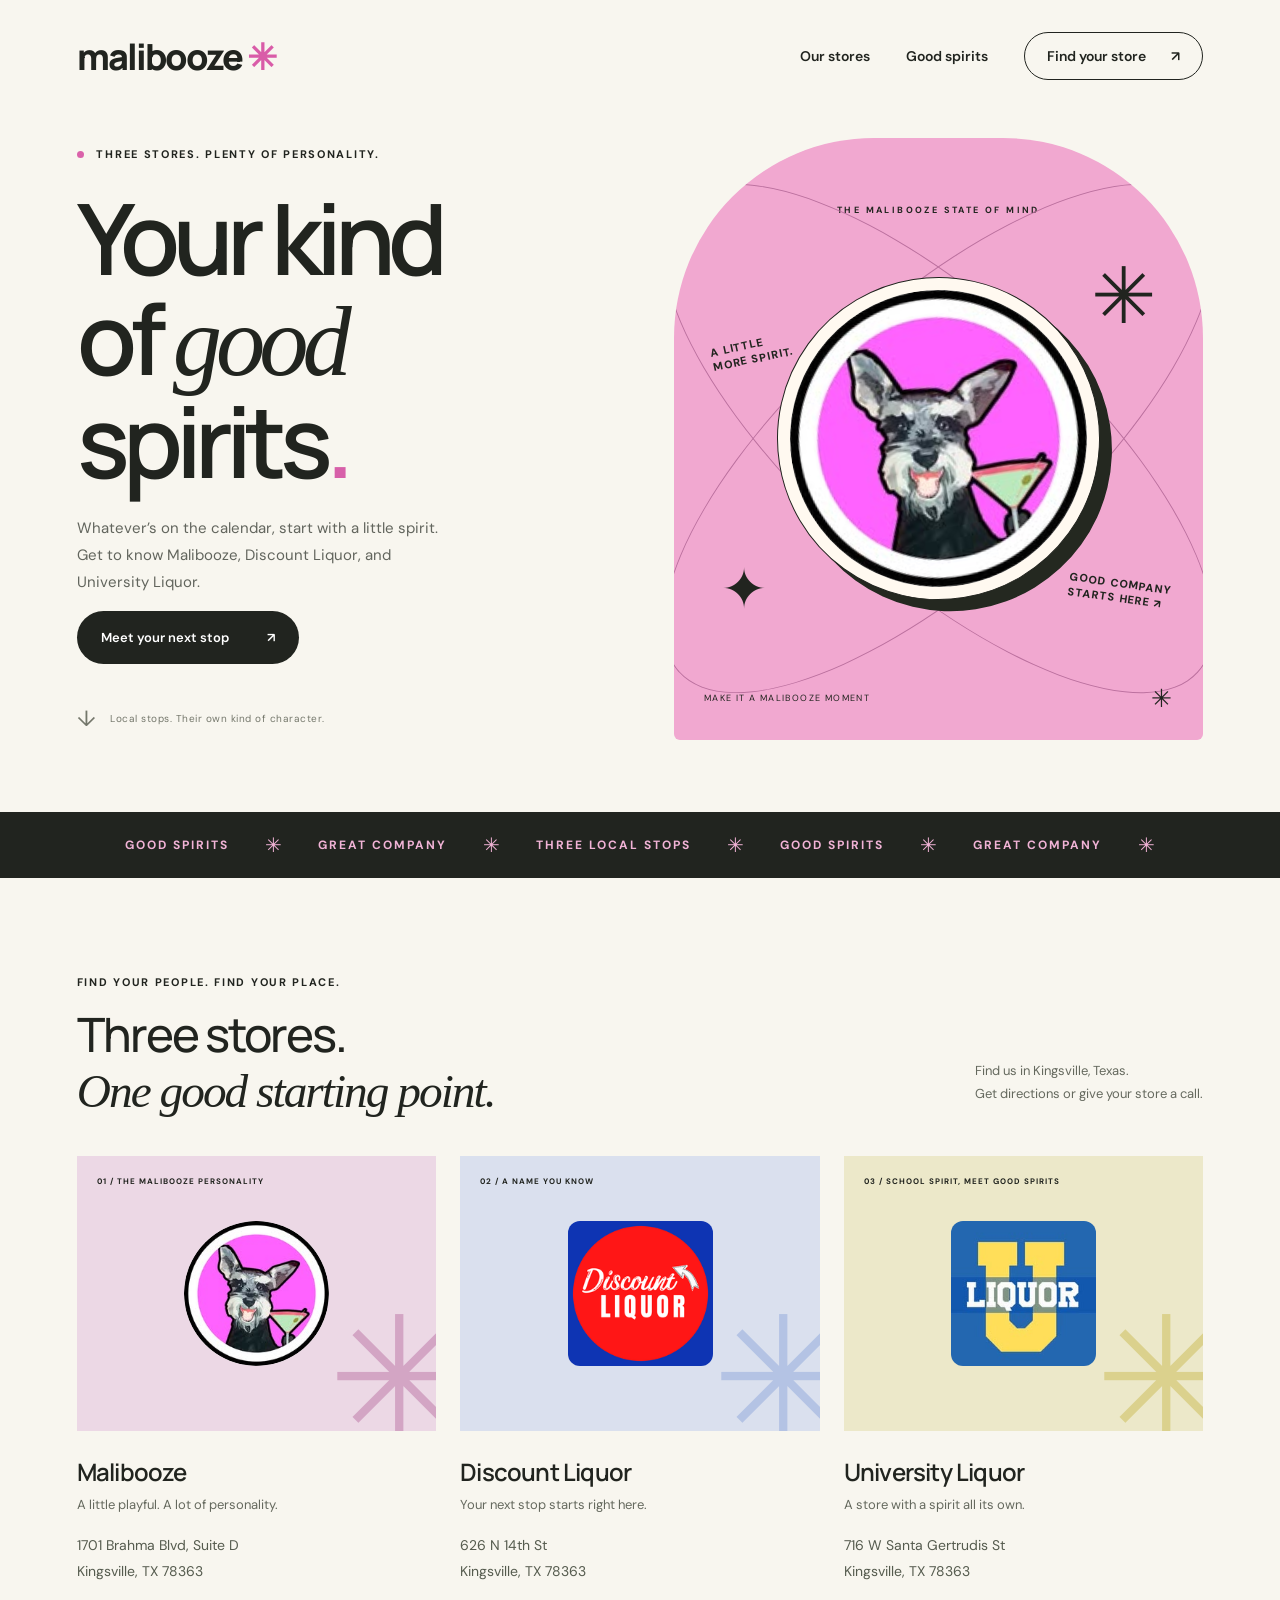
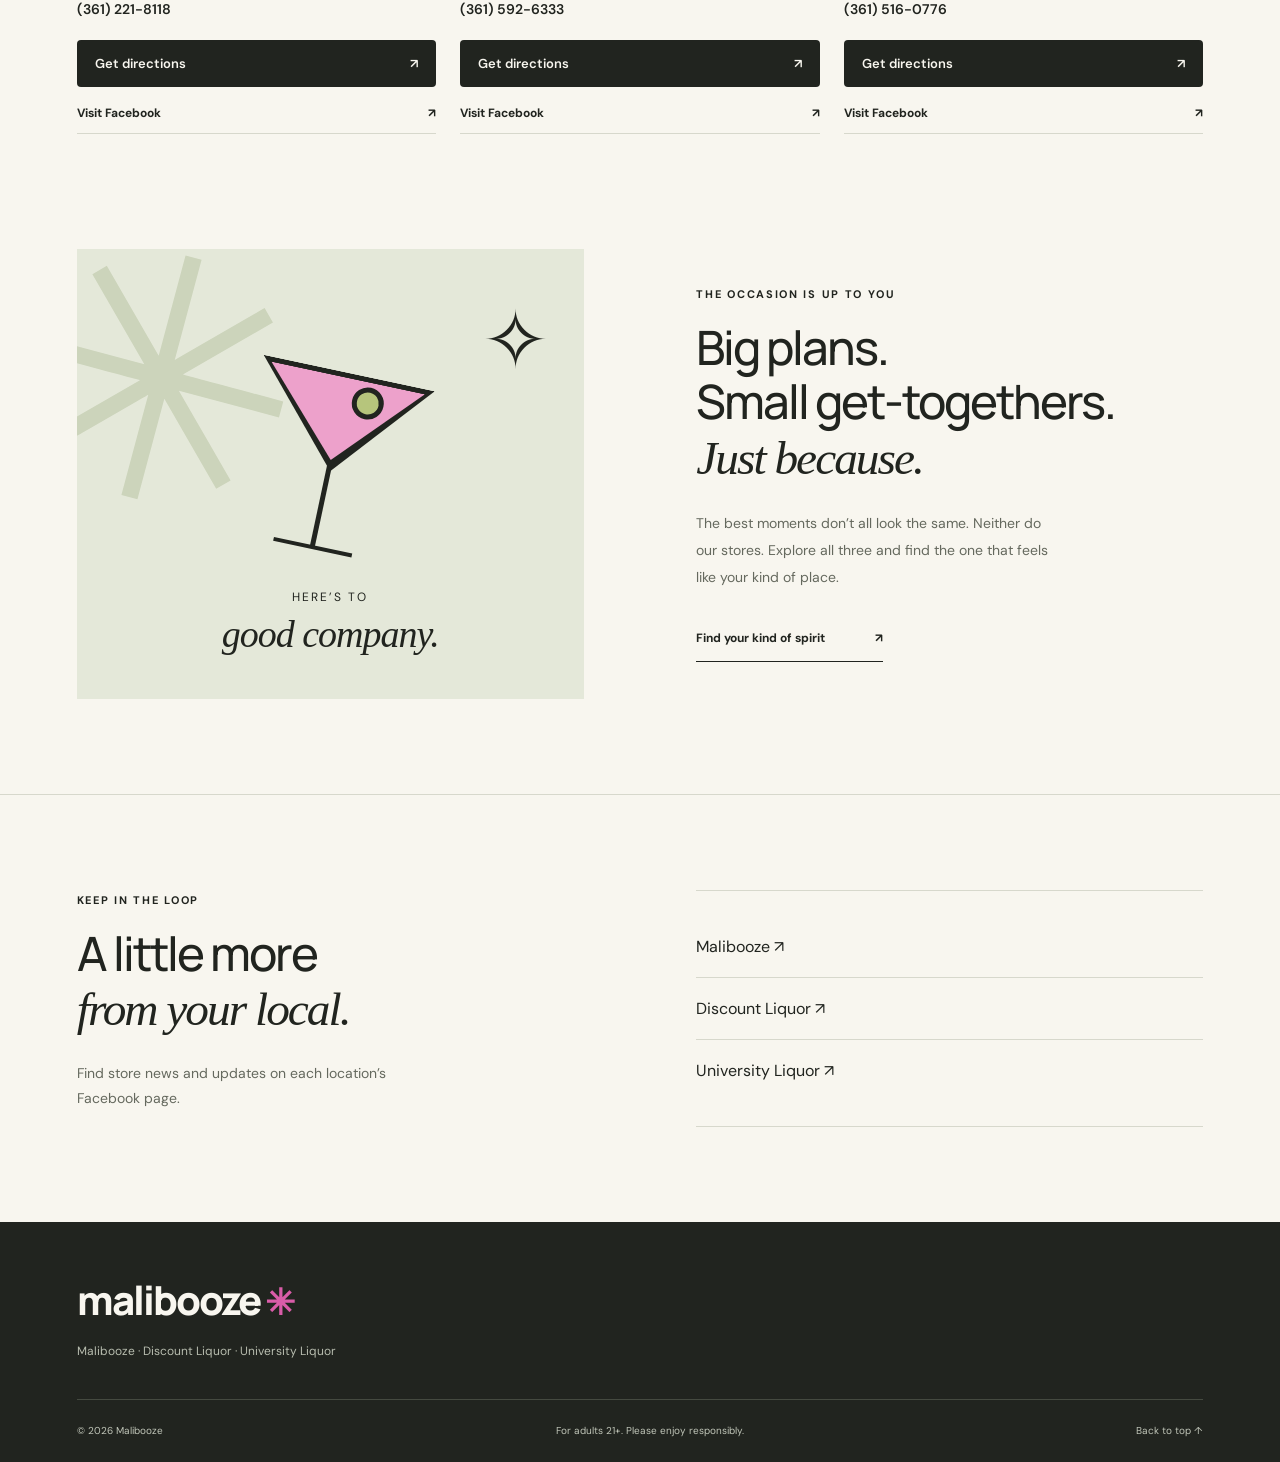
==== index.html @ 091a20b0 "first commit" ====
<!doctype html>
<html lang="en">
<head>
<meta charset="UTF-8"><meta name="viewport" content="width=device-width, initial-scale=1">
<meta name="theme-color" content="#f0a6cf"><meta name="description" content="Meet Malibooze, Discount Liquor, and University Liquor. Three store identities, one place to find your next stop.">
<title>Malibooze · Find your good spirits</title><link rel="stylesheet" href="style.css"><script src="main.js" defer></script>
</head>
<body>
<header class="header"><a class="wordmark" href="#" aria-label="Malibooze home">malibooze<span>✳</span></a><nav aria-label="Main navigation"><a href="#stores">Our stores</a><a href="#good-spirits">Good spirits</a><a class="nav-button" href="#stores">Find your store <span>↗</span></a></nav></header>
<main>
<section class="hero" aria-labelledby="hero-title"><div class="hero-copy"><p class="eyebrow"><span></span> THREE STORES. PLENTY OF PERSONALITY.</p><h1 id="hero-title">Your kind<br>of <em>good</em><br>spirits<span class="period">.</span></h1><p class="intro">Whatever’s on the calendar, start with a little spirit. Get to know Malibooze, Discount Liquor, and University Liquor.</p><a class="button dark" href="#stores">Meet your next stop <span>↗</span></a><div class="hero-note"><span>↓</span> Local stops. Their own kind of character.</div></div>
<div class="hero-art"><div class="art-top">THE MALIBOOZE STATE OF MIND</div><div class="orbit orbit-one"></div><div class="orbit orbit-two"></div><span class="spark spark-one">✳</span><span class="spark spark-two">✦</span><div class="mascot"><img src="maliboozeLogo.jpg" alt="Malibooze schnauzer mascot with a martini"></div><div class="art-label label-one">A LITTLE<br>MORE SPIRIT.</div><div class="art-label label-two">GOOD COMPANY<br>STARTS HERE ↗</div><div class="art-bottom"><span>MAKE IT A MALIBOOZE MOMENT</span><span>✳</span></div></div></section>
<div class="ticker" aria-hidden="true"><span>GOOD SPIRITS</span> ✳ <span>GREAT COMPANY</span> ✳ <span>THREE LOCAL STOPS</span> ✳ <span>GOOD SPIRITS</span> ✳ <span>GREAT COMPANY</span> ✳</div>
<section class="stores section" id="stores"><div class="section-heading"><div><p class="eyebrow">FIND YOUR PEOPLE. FIND YOUR PLACE.</p><h2>Three stores.<br><em>One good starting point.</em></h2></div><p>Find us in Kingsville, Texas.<br>Get directions or give your store a call.</p></div>
<div class="store-grid"><article class="store-card malibu"><div class="store-visual"><span class="store-number">01 / THE MALIBOOZE PERSONALITY</span><img src="maliboozeLogo.jpg" alt="Malibooze logo" loading="lazy"><span class="visual-star">✳</span></div><div class="store-info"><h3>Malibooze</h3><p>A little playful. A lot of personality.</p><address class="store-address">1701 Brahma Blvd, Suite D<br>Kingsville, TX 78363</address><a class="store-phone" href="tel:+13612218118" aria-label="Call Malibooze at (361) 221-8118">(361) 221-8118</a><a class="directions-link" href="https://www.google.com/maps/dir/?api=1&amp;destination=1701+Brahma+Blvd%2C+Suite+D%2C+Kingsville%2C+TX+78363" target="_blank" rel="noopener noreferrer" aria-label="Get Google Maps directions to Malibooze">Get directions <span aria-hidden="true">↗</span></a><a class="store-link" data-store="malibooze" href="https://www.facebook.com/maliboozeliquortx" target="_blank" rel="noopener noreferrer">Visit Facebook <span>↗</span></a></div></article>
<article class="store-card discount"><div class="store-visual"><span class="store-number">02 / A NAME YOU KNOW</span><img src="discountLogo.png" alt="Discount Liquor logo" loading="lazy"><span class="visual-star">✳</span></div><div class="store-info"><h3>Discount Liquor</h3><p>Your next stop starts right here.</p><address class="store-address">626 N 14th St<br>Kingsville, TX 78363</address><a class="store-phone" href="tel:+13615926333" aria-label="Call Discount Liquor at (361) 592-6333">(361) 592-6333</a><a class="directions-link" href="https://www.google.com/maps/dir/?api=1&amp;destination=626+N+14th+St%2C+Kingsville%2C+TX+78363" target="_blank" rel="noopener noreferrer" aria-label="Get Google Maps directions to Discount Liquor">Get directions <span aria-hidden="true">↗</span></a><a class="store-link" data-store="discount" href="https://www.facebook.com/DiscountLiquorTX" target="_blank" rel="noopener noreferrer">Visit Facebook <span>↗</span></a></div></article>
<article class="store-card university"><div class="store-visual"><span class="store-number">03 / SCHOOL SPIRIT, MEET GOOD SPIRITS</span><img src="universityLogo.jpg" alt="University Liquor logo" loading="lazy"><span class="visual-star">✳</span></div><div class="store-info"><h3>University Liquor</h3><p>A store with a spirit all its own.</p><address class="store-address">716 W Santa Gertrudis St<br>Kingsville, TX 78363</address><a class="store-phone" href="tel:+13615160776" aria-label="Call University Liquor at (361) 516-0776">(361) 516-0776</a><a class="directions-link" href="https://www.google.com/maps/dir/?api=1&amp;destination=716+W+Santa+Gertrudis+St%2C+Kingsville%2C+TX+78363" target="_blank" rel="noopener noreferrer" aria-label="Get Google Maps directions to University Liquor">Get directions <span aria-hidden="true">↗</span></a><a class="store-link" data-store="university" href="https://www.facebook.com/profile.php?id=61582010642465" target="_blank" rel="noopener noreferrer">Visit Facebook <span>↗</span></a></div></article></div></section>
<section class="spirit-section section" id="good-spirits"><div class="spirit-art" aria-hidden="true"><span class="big-star">✳</span><div class="glass"><div class="liquid"></div><div class="olive"></div></div><span class="tiny-star">✧</span><p>HERE’S TO<br><em>good company.</em></p></div><div class="spirit-copy"><p class="eyebrow">THE OCCASION IS UP TO YOU</p><h2>Big plans.<br>Small get-togethers.<br><em>Just because.</em></h2><p>The best moments don’t all look the same. Neither do our stores. Explore all three and find the one that feels like your kind of place.</p><a class="text-link" href="#stores">Find your kind of spirit <span>↗</span></a></div></section>
<section class="updates section" id="updates"><div><p class="eyebrow">KEEP IN THE LOOP</p><h2>A little more<br><em>from your local.</em></h2><p>Find store news and updates on each location’s Facebook page.</p></div><div class="updates-list" id="social-links"><a class="social-row" href="https://www.facebook.com/maliboozeliquortx" target="_blank" rel="noopener noreferrer">Malibooze <span>↗</span></a><a class="social-row" href="https://www.facebook.com/DiscountLiquorTX" target="_blank" rel="noopener noreferrer">Discount Liquor <span>↗</span></a><a class="social-row" href="https://www.facebook.com/profile.php?id=61582010642465" target="_blank" rel="noopener noreferrer">University Liquor <span>↗</span></a></div></section>
</main>
<footer><a class="wordmark" href="#">malibooze<span>✳</span></a><p>Malibooze · Discount Liquor · University Liquor</p><div class="footer-bottom"><span>© <span id="year">2026</span> Malibooze</span><span>For adults 21+. Please enjoy responsibly.</span><a href="#">Back to top ↑</a></div></footer>
</body></html>
---- style.css ----
@import url('https://fonts.googleapis.com/css2?family=DM+Sans:wght@400;500;600;700&family=Manrope:wght@400;500;600;700;800&display=swap');
:root{--ink:#21241f;--paper:#f8f6ef;--pink:#f1a8d0;--line:#d7d8cc}*{box-sizing:border-box}html{scroll-behavior:smooth;scroll-padding-top:30px}body{margin:0;background:var(--paper);color:var(--ink);font-family:'DM Sans',sans-serif}a{color:inherit;text-decoration:none}button,a{-webkit-tap-highlight-color:transparent}a:focus-visible{outline:3px solid #bb2383;outline-offset:6px} .header{height:112px;display:flex;align-items:center;justify-content:space-between;max-width:1440px;margin:auto;padding:0 6%}.wordmark{font-family:'Manrope',sans-serif;font-size:36px;font-weight:800;letter-spacing:-2px}.wordmark span{color:#d95ca8;display:inline-block;margin-left:5px;font-size:36px}nav{display:flex;align-items:center;gap:36px;font-size:14px;font-weight:600}.nav-button{border:1px solid var(--ink);padding:14px 22px;border-radius:30px}.nav-button span{margin-left:22px}.hero{max-width:1440px;margin:0 auto;padding:26px 6% 72px;display:grid;grid-template-columns:1fr 1fr;gap:6%;align-items:center}.eyebrow{font-size:11px;letter-spacing:1.7px;font-weight:700;line-height:1.8}.eyebrow>span{width:7px;height:7px;background:#da62aa;border-radius:50%;display:inline-block;margin-right:8px}h1,h2,h3,p{margin-top:0}h1{font-family:'Manrope',sans-serif;font-size:clamp(72px,7.7vw,112px);line-height:1.01;font-weight:600;letter-spacing:-7px;margin:24px 0}em{font-family:Georgia,serif;font-weight:400}h1 em{letter-spacing:-6px}.period{color:#d760a9}.intro{max-width:370px;font-size:15px;line-height:1.8;color:#62655d}.button{display:inline-flex;align-items:center;gap:38px;padding:18px 24px;border-radius:32px;font-size:13px;font-weight:600}.dark{background:var(--ink);color:white}.button:hover{background:#4b5145}.hero-note{margin-top:40px;display:flex;gap:14px;align-items:center;font-size:10px;letter-spacing:.5px;color:#74776b}.hero-note>span{font-size:22px}.hero-art{background:var(--pink);aspect-ratio:.88;position:relative;border-radius:200px 200px 6px 6px;overflow:hidden;display:flex;align-items:center;justify-content:center}.art-top{position:absolute;top:11%;font-size:9px;letter-spacing:2.4px;font-weight:700}.mascot{position:relative;width:61%;aspect-ratio:1;border:1px solid var(--ink);padding:12px;border-radius:50%;background:#fff9f0;transform:rotate(-9deg);box-shadow:10px 13px 0 #242820}.mascot img{width:100%;height:100%;border-radius:50%;display:block}.orbit{position:absolute;border:1px solid #bc719f;border-radius:50%;width:132%;height:45%;transform:rotate(-42deg)}.orbit-two{transform:rotate(42deg)}.spark{position:absolute;font-size:78px;z-index:2}.spark-one{top:18%;right:9%}.spark-two{bottom:19%;left:9%;font-size:55px}.art-label{position:absolute;font-size:11px;line-height:1.4;letter-spacing:1px;font-weight:800;z-index:3}.label-one{left:7%;top:33%;transform:rotate(-12deg)}.label-two{right:6%;bottom:22%;transform:rotate(8deg)}.art-bottom{position:absolute;bottom:25px;left:30px;right:30px;display:flex;justify-content:space-between;align-items:center;font-size:9px;letter-spacing:1.4px}.art-bottom span+span{font-size:25px}.ticker{display:flex;gap:36px;white-space:nowrap;overflow:hidden;padding:20px 0;background:var(--ink);color:#f1b3d6;font-size:20px;align-items:center;justify-content:center}.ticker span{font-size:12px;font-weight:700;letter-spacing:2px}.section{max-width:1440px;padding:95px 6%;margin:auto}.section-heading{display:flex;align-items:end;justify-content:space-between;margin-bottom:38px;gap:24px}h2{font-family:'Manrope',sans-serif;font-size:clamp(35px,3.7vw,53px);line-height:1.15;letter-spacing:-2px;font-weight:500;margin:15px 0 0}.section-heading>p{font-size:13px;line-height:1.8;color:#65695e}.store-grid{display:grid;grid-template-columns:repeat(3,1fr);gap:24px}.store-visual{height:275px;position:relative;display:flex;align-items:center;justify-content:center;overflow:hidden}.malibu .store-visual{background:#ecd8e5}.discount .store-visual{background:#dae0ee}.university .store-visual{background:#ece8c9}.store-number{position:absolute;top:20px;left:20px;font-size:8px;font-weight:700;letter-spacing:1px}.store-visual img{width:145px;height:145px;object-fit:contain;border-radius:50%;position:relative;z-index:1;transition:transform .3s}.discount img,.university img{border-radius:12px}.store-card:hover img{transform:rotate(-5deg) scale(1.04)}.visual-star{font-size:170px;position:absolute;right:-34px;bottom:-60px;color:#d3a5c4}.discount .visual-star{color:#b4c3e4}.university .visual-star{color:#dbd18d}.store-info{padding:24px 0 0}h3{font-family:'Manrope',sans-serif;font-size:24px;font-weight:600;letter-spacing:-.8px;margin-bottom:8px}.store-info p{color:#65695e;font-size:13px}.store-link{padding:18px 0 12px;border-bottom:1px solid var(--line);display:flex;justify-content:space-between;font-size:12px;font-weight:700}.store-link:hover,.text-link:hover{color:#a02c75}.spirit-section{display:grid;grid-template-columns:1fr 1fr;gap:10%;align-items:center;padding-top:20px}.spirit-art{height:450px;background:#e4e8d9;position:relative;overflow:hidden;display:flex;flex-direction:column;align-items:center;justify-content:end;padding-bottom:36px}.spirit-art p{text-align:center;font-size:12px;letter-spacing:2px;line-height:1.5;z-index:1;margin:22px 0 0}.spirit-art em{font-size:38px;letter-spacing:-1px}.big-star{font-size:340px;position:absolute;top:-85px;left:-60px;color:#ccd4bb;transform:rotate(15deg)}.tiny-star{font-size:80px;position:absolute;right:35px;top:40px}.glass{width:175px;height:180px;position:relative;margin-bottom:15px;transform:rotate(12deg)}.glass:before{content:'';position:absolute;top:0;width:175px;height:100px;background:var(--ink);clip-path:polygon(0 0,100% 0,51% 100%)}.liquid{position:absolute;top:5px;left:9px;width:157px;height:84px;background:#eda1cb;clip-path:polygon(0 0,100% 0,50% 100%);z-index:1}.glass:after{content:'';position:absolute;top:94px;left:85px;width:5px;height:83px;background:var(--ink);box-shadow:0 0 0 var(--ink)}.olive{width:80px;height:4px;background:var(--ink);position:absolute;top:176px;left:48px}.olive:after{content:'';height:22px;width:22px;border:5px solid var(--ink);background:#b6c57c;border-radius:50%;position:absolute;top:-166px;left:48px;z-index:2}.spirit-copy>p:not(.eyebrow){font-size:14px;line-height:1.9;color:#65695e;max-width:360px;margin:25px 0}.text-link{font-size:12px;font-weight:700;display:inline-flex;gap:50px;border-bottom:1px solid var(--ink);padding:15px 0}.updates{border-top:1px solid var(--line);display:grid;grid-template-columns:1fr 1fr;gap:10%;align-items:center}.updates>div>p:not(.eyebrow){font-size:14px;color:#65695e;line-height:1.8;margin-top:24px;max-width:355px}.updates-list{border-top:1px solid var(--line);border-bottom:1px solid var(--line);padding:25px 0}.setup-note{font-weight:600;font-size:16px}.setup-detail{color:#65695e;font-size:13px;line-height:1.8;max-width:330px}.social-row{display:flex;justify-content:space-between;padding:20px 0;border-bottom:1px solid var(--line)}.social-row:last-child{border:0}footer{background:var(--ink);color:var(--paper);padding:50px 6% 25px}footer>.wordmark{font-size:40px}footer>p{font-size:12px;color:#b8bdaf;margin:16px 0 40px}.footer-bottom{display:flex;justify-content:space-between;gap:20px;padding-top:24px;border-top:1px solid #454a40;font-size:10px;color:#c1c6b9}@media(min-width:1500px){footer{padding-left:calc((100vw - 1267px)/2);padding-right:calc((100vw - 1267px)/2)}}@media(max-width:800px){.header{height:90px}.wordmark{font-size:28px}nav{gap:20px}nav>a:not(.nav-button){display:none}.nav-button{padding:12px 16px;font-size:12px}.hero{gap:30px;padding-top:20px}.hero h1{font-size:72px;letter-spacing:-5px}.intro{font-size:13px}.hero-art{aspect-ratio:.7}.art-label{font-size:8px}.art-top{font-size:7px;letter-spacing:1px}.art-bottom{font-size:7px;left:18px;right:18px}.spark-one{font-size:50px}.spark-two{font-size:40px}.section{padding-top:65px;padding-bottom:65px}.store-grid{gap:16px}.store-visual{height:220px}.store-visual img{width:115px;height:115px}.store-number{font-size:6px;left:12px}h3{font-size:20px}.spirit-art{height:400px}.section-heading>p{max-width:210px}.spirit-section{gap:6%}}@media(max-width:560px){.hero{grid-template-columns:1fr;padding-bottom:40px;gap:40px}.hero h1{font-size:84px;letter-spacing:-5px}.hero-copy{position:relative}.intro{max-width:320px;font-size:14px}.hero-note{margin-top:25px}.hero-art{aspect-ratio:1;max-height:440px;border-radius:180px 180px 4px 4px}.art-label{font-size:10px}.art-top{font-size:8px}.hero-art .mascot{width:57%}.section-heading{display:block}.section-heading>p{margin-top:22px;max-width:none}.store-grid{grid-template-columns:1fr;gap:32px}.store-visual{height:300px}.store-visual img{width:165px;height:165px}.store-number{font-size:8px;left:20px}.store-info{padding-top:18px}h3{font-size:26px}.spirit-section,.updates{grid-template-columns:1fr;gap:35px}.spirit-art{height:380px}.spirit-copy h2{font-size:39px}.updates{padding-top:50px}.footer-bottom{flex-wrap:wrap;line-height:1.8}.footer-bottom span:nth-child(2){order:3;width:100%}footer>.wordmark{font-size:34px}.section h2{letter-spacing:-1.5px}.ticker{gap:24px}}@media(prefers-reduced-motion:reduce){html{scroll-behavior:auto}*{transition:none!important}}

/* Store contact details */
.store-address{font-style:normal;font-size:14px;line-height:1.8;margin:20px 0 10px;color:#555b4e;overflow-wrap:anywhere}.store-phone{display:inline-block;font-size:14px;font-weight:600;padding:6px 0;margin-bottom:16px}.store-phone:hover{text-decoration:underline}.directions-link{display:flex;align-items:center;justify-content:space-between;gap:16px;background:var(--ink);color:var(--paper);padding:15px 18px;border-radius:4px;font-size:13px;font-weight:600}.directions-link:hover{background:#4b5145}
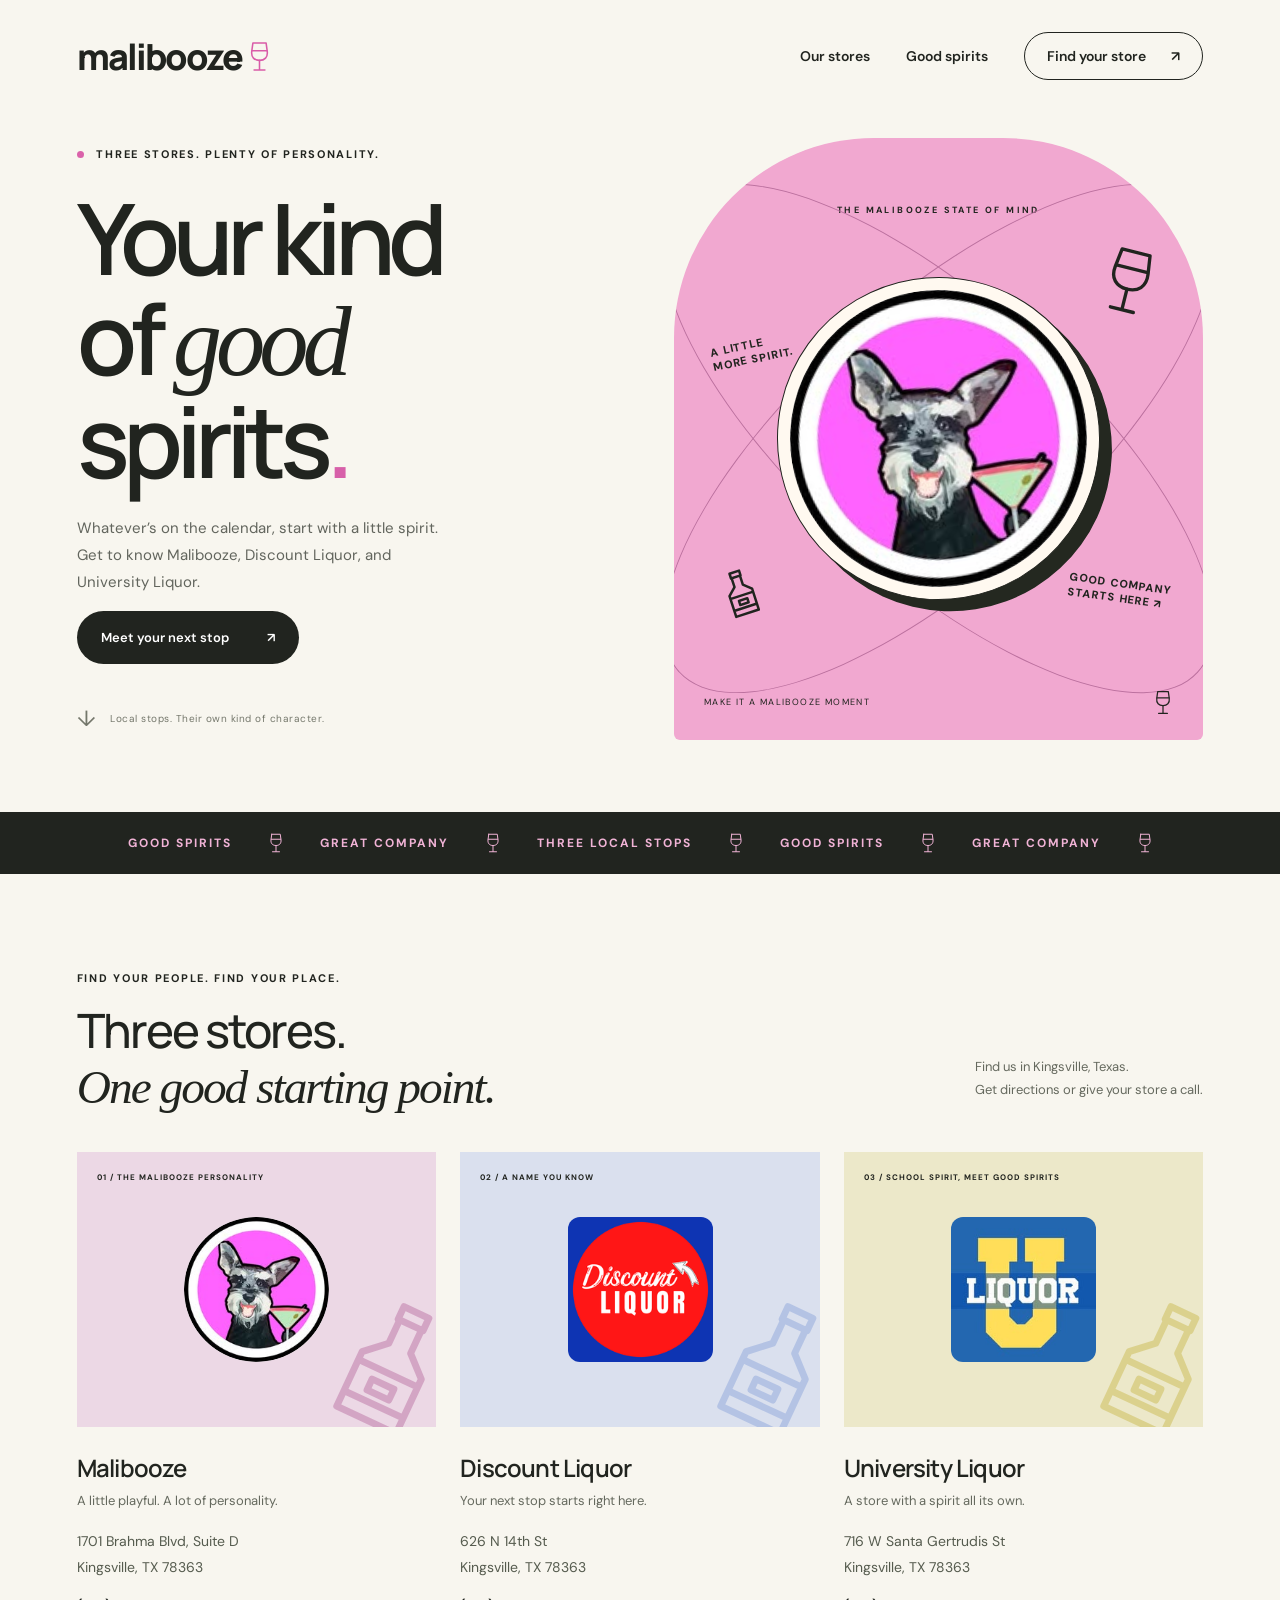
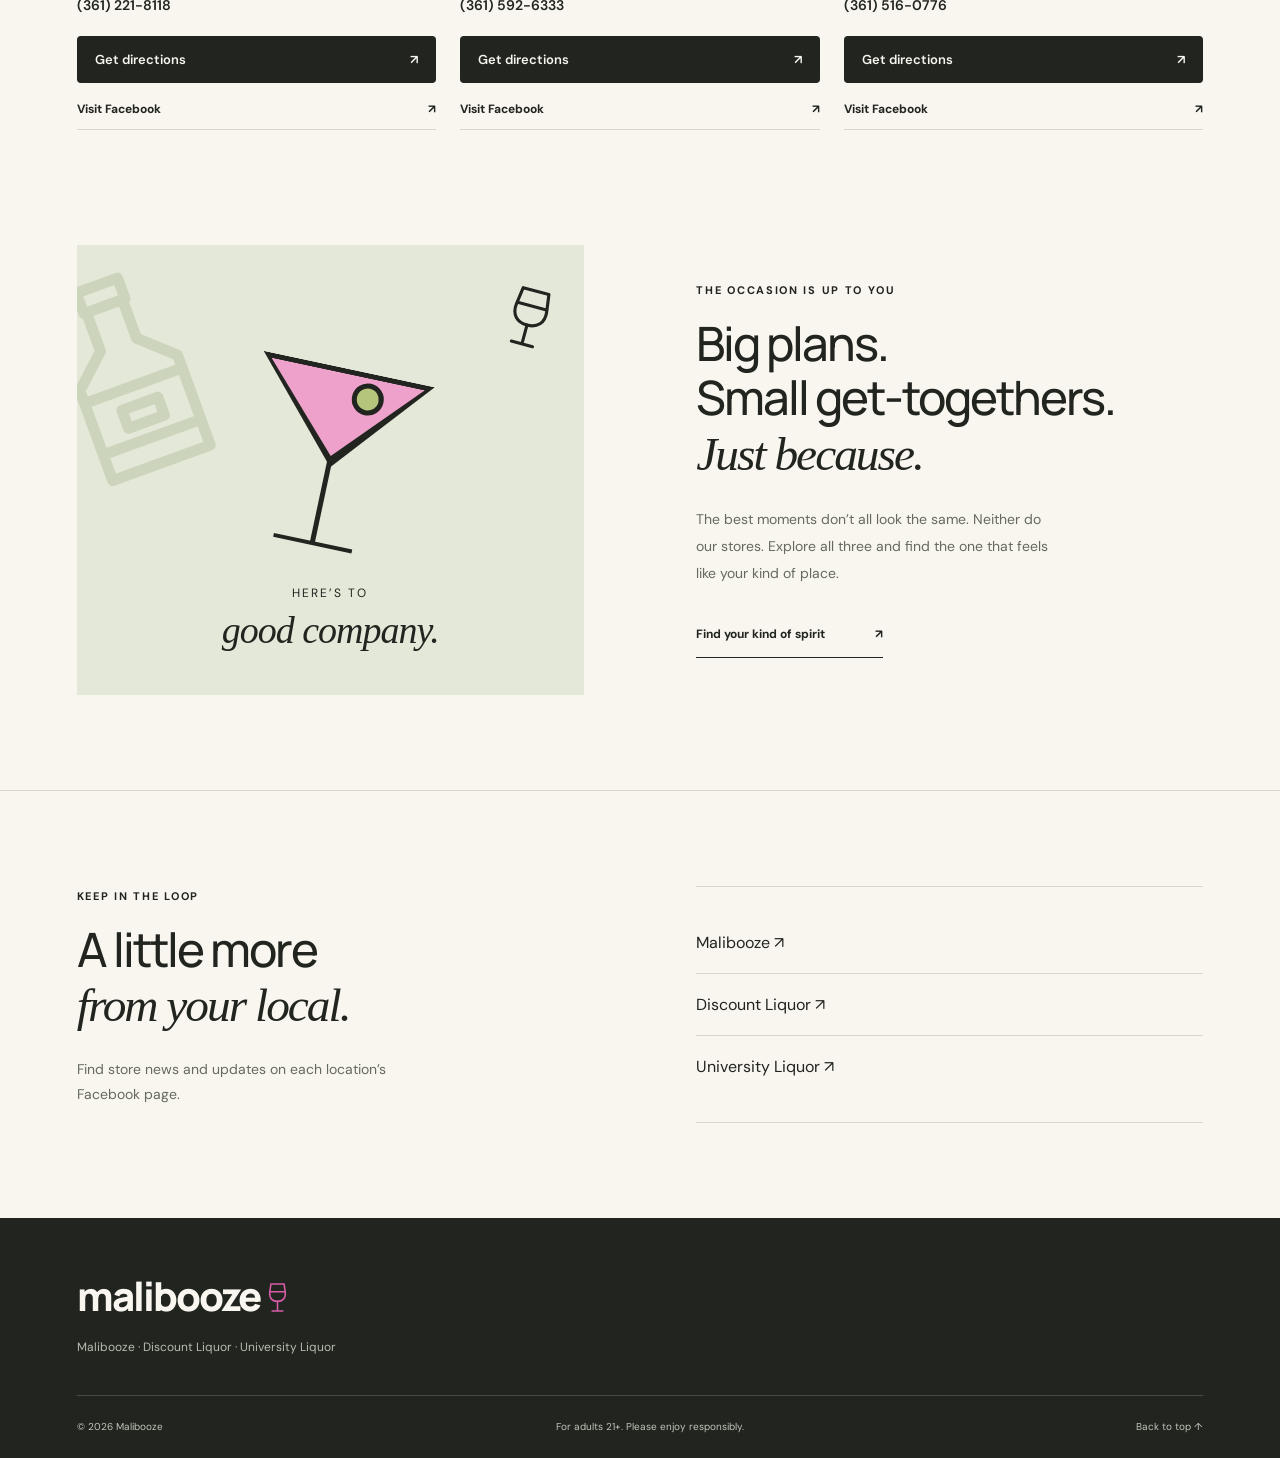
==== commit 3c8881ec: "remove the green star for some wine and spirit related icons. much better now." ====
--- a/index.html
+++ b/index.html
@@ -1,22 +1,125 @@
 <!doctype html>
 <html lang="en">
-<head>
-<meta charset="UTF-8"><meta name="viewport" content="width=device-width, initial-scale=1">
-<meta name="theme-color" content="#f0a6cf"><meta name="description" content="Meet Malibooze, Discount Liquor, and University Liquor. Three store identities, one place to find your next stop.">
-<title>Malibooze · Find your good spirits</title><link rel="stylesheet" href="style.css"><script src="main.js" defer></script>
-</head>
-<body>
-<header class="header"><a class="wordmark" href="#" aria-label="Malibooze home">malibooze<span>✳</span></a><nav aria-label="Main navigation"><a href="#stores">Our stores</a><a href="#good-spirits">Good spirits</a><a class="nav-button" href="#stores">Find your store <span>↗</span></a></nav></header>
-<main>
-<section class="hero" aria-labelledby="hero-title"><div class="hero-copy"><p class="eyebrow"><span></span> THREE STORES. PLENTY OF PERSONALITY.</p><h1 id="hero-title">Your kind<br>of <em>good</em><br>spirits<span class="period">.</span></h1><p class="intro">Whatever’s on the calendar, start with a little spirit. Get to know Malibooze, Discount Liquor, and University Liquor.</p><a class="button dark" href="#stores">Meet your next stop <span>↗</span></a><div class="hero-note"><span>↓</span> Local stops. Their own kind of character.</div></div>
-<div class="hero-art"><div class="art-top">THE MALIBOOZE STATE OF MIND</div><div class="orbit orbit-one"></div><div class="orbit orbit-two"></div><span class="spark spark-one">✳</span><span class="spark spark-two">✦</span><div class="mascot"><img src="maliboozeLogo.jpg" alt="Malibooze schnauzer mascot with a martini"></div><div class="art-label label-one">A LITTLE<br>MORE SPIRIT.</div><div class="art-label label-two">GOOD COMPANY<br>STARTS HERE ↗</div><div class="art-bottom"><span>MAKE IT A MALIBOOZE MOMENT</span><span>✳</span></div></div></section>
-<div class="ticker" aria-hidden="true"><span>GOOD SPIRITS</span> ✳ <span>GREAT COMPANY</span> ✳ <span>THREE LOCAL STOPS</span> ✳ <span>GOOD SPIRITS</span> ✳ <span>GREAT COMPANY</span> ✳</div>
-<section class="stores section" id="stores"><div class="section-heading"><div><p class="eyebrow">FIND YOUR PEOPLE. FIND YOUR PLACE.</p><h2>Three stores.<br><em>One good starting point.</em></h2></div><p>Find us in Kingsville, Texas.<br>Get directions or give your store a call.</p></div>
-<div class="store-grid"><article class="store-card malibu"><div class="store-visual"><span class="store-number">01 / THE MALIBOOZE PERSONALITY</span><img src="maliboozeLogo.jpg" alt="Malibooze logo" loading="lazy"><span class="visual-star">✳</span></div><div class="store-info"><h3>Malibooze</h3><p>A little playful. A lot of personality.</p><address class="store-address">1701 Brahma Blvd, Suite D<br>Kingsville, TX 78363</address><a class="store-phone" href="tel:+13612218118" aria-label="Call Malibooze at (361) 221-8118">(361) 221-8118</a><a class="directions-link" href="https://www.google.com/maps/dir/?api=1&amp;destination=1701+Brahma+Blvd%2C+Suite+D%2C+Kingsville%2C+TX+78363" target="_blank" rel="noopener noreferrer" aria-label="Get Google Maps directions to Malibooze">Get directions <span aria-hidden="true">↗</span></a><a class="store-link" data-store="malibooze" href="https://www.facebook.com/maliboozeliquortx" target="_blank" rel="noopener noreferrer">Visit Facebook <span>↗</span></a></div></article>
-<article class="store-card discount"><div class="store-visual"><span class="store-number">02 / A NAME YOU KNOW</span><img src="discountLogo.png" alt="Discount Liquor logo" loading="lazy"><span class="visual-star">✳</span></div><div class="store-info"><h3>Discount Liquor</h3><p>Your next stop starts right here.</p><address class="store-address">626 N 14th St<br>Kingsville, TX 78363</address><a class="store-phone" href="tel:+13615926333" aria-label="Call Discount Liquor at (361) 592-6333">(361) 592-6333</a><a class="directions-link" href="https://www.google.com/maps/dir/?api=1&amp;destination=626+N+14th+St%2C+Kingsville%2C+TX+78363" target="_blank" rel="noopener noreferrer" aria-label="Get Google Maps directions to Discount Liquor">Get directions <span aria-hidden="true">↗</span></a><a class="store-link" data-store="discount" href="https://www.facebook.com/DiscountLiquorTX" target="_blank" rel="noopener noreferrer">Visit Facebook <span>↗</span></a></div></article>
-<article class="store-card university"><div class="store-visual"><span class="store-number">03 / SCHOOL SPIRIT, MEET GOOD SPIRITS</span><img src="universityLogo.jpg" alt="University Liquor logo" loading="lazy"><span class="visual-star">✳</span></div><div class="store-info"><h3>University Liquor</h3><p>A store with a spirit all its own.</p><address class="store-address">716 W Santa Gertrudis St<br>Kingsville, TX 78363</address><a class="store-phone" href="tel:+13615160776" aria-label="Call University Liquor at (361) 516-0776">(361) 516-0776</a><a class="directions-link" href="https://www.google.com/maps/dir/?api=1&amp;destination=716+W+Santa+Gertrudis+St%2C+Kingsville%2C+TX+78363" target="_blank" rel="noopener noreferrer" aria-label="Get Google Maps directions to University Liquor">Get directions <span aria-hidden="true">↗</span></a><a class="store-link" data-store="university" href="https://www.facebook.com/profile.php?id=61582010642465" target="_blank" rel="noopener noreferrer">Visit Facebook <span>↗</span></a></div></article></div></section>
-<section class="spirit-section section" id="good-spirits"><div class="spirit-art" aria-hidden="true"><span class="big-star">✳</span><div class="glass"><div class="liquid"></div><div class="olive"></div></div><span class="tiny-star">✧</span><p>HERE’S TO<br><em>good company.</em></p></div><div class="spirit-copy"><p class="eyebrow">THE OCCASION IS UP TO YOU</p><h2>Big plans.<br>Small get-togethers.<br><em>Just because.</em></h2><p>The best moments don’t all look the same. Neither do our stores. Explore all three and find the one that feels like your kind of place.</p><a class="text-link" href="#stores">Find your kind of spirit <span>↗</span></a></div></section>
-<section class="updates section" id="updates"><div><p class="eyebrow">KEEP IN THE LOOP</p><h2>A little more<br><em>from your local.</em></h2><p>Find store news and updates on each location’s Facebook page.</p></div><div class="updates-list" id="social-links"><a class="social-row" href="https://www.facebook.com/maliboozeliquortx" target="_blank" rel="noopener noreferrer">Malibooze <span>↗</span></a><a class="social-row" href="https://www.facebook.com/DiscountLiquorTX" target="_blank" rel="noopener noreferrer">Discount Liquor <span>↗</span></a><a class="social-row" href="https://www.facebook.com/profile.php?id=61582010642465" target="_blank" rel="noopener noreferrer">University Liquor <span>↗</span></a></div></section>
-</main>
-<footer><a class="wordmark" href="#">malibooze<span>✳</span></a><p>Malibooze · Discount Liquor · University Liquor</p><div class="footer-bottom"><span>© <span id="year">2026</span> Malibooze</span><span>For adults 21+. Please enjoy responsibly.</span><a href="#">Back to top ↑</a></div></footer>
-</body></html>
+  <!-- #region Page metadata and assets -->
+  <!-- MARK: Page metadata and assets -->
+  <head>
+    <meta charset="UTF-8">
+    <meta name="viewport" content="width=device-width, initial-scale=1">
+    <meta name="theme-color" content="#f0a6cf">
+    <meta name="description" content="Meet Malibooze, Discount Liquor, and University Liquor. Three store identities, one place to find your next stop.">
+    <title>Malibooze · Find your good spirits</title>
+    <link rel="stylesheet" href="style.css">
+    <script src="main.js" defer></script>
+  </head>
+  <!-- #endregion Page metadata and assets -->
+  <body>
+    <!-- #region Header and navigation -->
+    <!-- MARK: Header and navigation -->
+    <header class="header"><a class="wordmark" href="#" aria-label="Malibooze home">malibooze<span class="drink-icon wine-icon" aria-hidden="true"></span></a>
+      <nav aria-label="Main navigation"><a href="#stores">Our stores</a><a href="#good-spirits">Good spirits</a><a class="nav-button" href="#stores">Find your store <span>↗</span></a></nav>
+    </header>
+    <!-- #endregion Header and navigation -->
+    <main>
+      <!-- #region Hero and mascot -->
+      <!-- MARK: Hero and mascot -->
+      <section class="hero" aria-labelledby="hero-title">
+        <div class="hero-copy">
+          <p class="eyebrow"><span></span> THREE STORES. PLENTY OF PERSONALITY.</p>
+          <h1 id="hero-title">Your kind<br>of <em>good</em><br>spirits<span class="period">.</span></h1>
+          <p class="intro">Whatever’s on the calendar, start with a little spirit. Get to know Malibooze, Discount Liquor, and University Liquor.</p><a class="button dark" href="#stores">Meet your next stop <span>↗</span></a>
+          <div class="hero-note"><span>↓</span> Local stops. Their own kind of character.</div>
+        </div>
+        <div class="hero-art">
+          <div class="art-top">THE MALIBOOZE STATE OF MIND</div>
+          <div class="orbit orbit-one"></div>
+          <div class="orbit orbit-two"></div><span class="hero-drink hero-drink-one drink-icon wine-icon" aria-hidden="true"></span><span class="hero-drink hero-drink-two drink-icon bottle-icon" aria-hidden="true"></span>
+          <div class="mascot"><img src="maliboozeLogo.jpg" alt="Malibooze schnauzer mascot with a martini"></div>
+          <div class="art-label label-one">A LITTLE<br>MORE SPIRIT.</div>
+          <div class="art-label label-two">GOOD COMPANY<br>STARTS HERE ↗</div>
+          <div class="art-bottom"><span>MAKE IT A MALIBOOZE MOMENT</span><span class="drink-icon wine-icon" aria-hidden="true"></span></div>
+        </div>
+      </section>
+      <!-- #endregion Hero and mascot -->
+      <!-- #region Wine and spirits ticker -->
+      <!-- MARK: Wine and spirits ticker -->
+      <div class="ticker" aria-hidden="true"><span>GOOD SPIRITS</span> <i class="drink-icon wine-icon"></i> <span>GREAT COMPANY</span> <i class="drink-icon wine-icon"></i> <span>THREE LOCAL STOPS</span> <i class="drink-icon wine-icon"></i> <span>GOOD SPIRITS</span> <i class="drink-icon wine-icon"></i> <span>GREAT COMPANY</span> <i class="drink-icon wine-icon"></i></div>
+      <!-- #endregion Wine and spirits ticker -->
+      <!-- #region Store locations and contact details -->
+      <!-- MARK: Store locations and contact details -->
+      <section class="stores section" id="stores">
+        <div class="section-heading">
+          <div>
+            <p class="eyebrow">FIND YOUR PEOPLE. FIND YOUR PLACE.</p>
+            <h2>Three stores.<br><em>One good starting point.</em></h2>
+          </div>
+          <p>Find us in Kingsville, Texas.<br>Get directions or give your store a call.</p>
+        </div>
+        <div class="store-grid">
+          <!-- MARK: Malibooze store card -->
+          <article class="store-card malibu">
+            <div class="store-visual"><span class="store-number">01 / THE MALIBOOZE PERSONALITY</span><img src="maliboozeLogo.jpg" alt="Malibooze logo" loading="lazy"><span class="store-drink drink-icon bottle-icon" aria-hidden="true"></span></div>
+            <div class="store-info">
+              <h3>Malibooze</h3>
+              <p>A little playful. A lot of personality.</p>
+              <address class="store-address">1701 Brahma Blvd, Suite D<br>Kingsville, TX 78363</address><a class="store-phone" href="tel:+13612218118" aria-label="Call Malibooze at (361) 221-8118">(361) 221-8118</a><a class="directions-link" href="https://www.google.com/maps/dir/?api=1&amp;destination=1701+Brahma+Blvd%2C+Suite+D%2C+Kingsville%2C+TX+78363" target="_blank" rel="noopener noreferrer" aria-label="Get Google Maps directions to Malibooze">Get directions <span aria-hidden="true">↗</span></a><a class="store-link" data-store="malibooze" href="https://www.facebook.com/maliboozeliquortx" target="_blank" rel="noopener noreferrer">Visit Facebook <span>↗</span></a>
+            </div>
+          </article>
+          <!-- MARK: Discount Liquor store card -->
+          <article class="store-card discount">
+            <div class="store-visual"><span class="store-number">02 / A NAME YOU KNOW</span><img src="discountLogo.png" alt="Discount Liquor logo" loading="lazy"><span class="store-drink drink-icon bottle-icon" aria-hidden="true"></span></div>
+            <div class="store-info">
+              <h3>Discount Liquor</h3>
+              <p>Your next stop starts right here.</p>
+              <address class="store-address">626 N 14th St<br>Kingsville, TX 78363</address><a class="store-phone" href="tel:+13615926333" aria-label="Call Discount Liquor at (361) 592-6333">(361) 592-6333</a><a class="directions-link" href="https://www.google.com/maps/dir/?api=1&amp;destination=626+N+14th+St%2C+Kingsville%2C+TX+78363" target="_blank" rel="noopener noreferrer" aria-label="Get Google Maps directions to Discount Liquor">Get directions <span aria-hidden="true">↗</span></a><a class="store-link" data-store="discount" href="https://www.facebook.com/DiscountLiquorTX" target="_blank" rel="noopener noreferrer">Visit Facebook <span>↗</span></a>
+            </div>
+          </article>
+          <!-- MARK: University Liquor store card -->
+          <article class="store-card university">
+            <div class="store-visual"><span class="store-number">03 / SCHOOL SPIRIT, MEET GOOD SPIRITS</span><img src="universityLogo.jpg" alt="University Liquor logo" loading="lazy"><span class="store-drink drink-icon bottle-icon" aria-hidden="true"></span></div>
+            <div class="store-info">
+              <h3>University Liquor</h3>
+              <p>A store with a spirit all its own.</p>
+              <address class="store-address">716 W Santa Gertrudis St<br>Kingsville, TX 78363</address><a class="store-phone" href="tel:+13615160776" aria-label="Call University Liquor at (361) 516-0776">(361) 516-0776</a><a class="directions-link" href="https://www.google.com/maps/dir/?api=1&amp;destination=716+W+Santa+Gertrudis+St%2C+Kingsville%2C+TX+78363" target="_blank" rel="noopener noreferrer" aria-label="Get Google Maps directions to University Liquor">Get directions <span aria-hidden="true">↗</span></a><a class="store-link" data-store="university" href="https://www.facebook.com/profile.php?id=61582010642465" target="_blank" rel="noopener noreferrer">Visit Facebook <span>↗</span></a>
+            </div>
+          </article>
+        </div>
+      </section>
+      <!-- #endregion Store locations and contact details -->
+      <!-- #region Good spirits feature -->
+      <!-- MARK: Good spirits feature -->
+      <section class="spirit-section section" id="good-spirits">
+        <div class="spirit-art" aria-hidden="true"><span class="background-bottle drink-icon bottle-icon"></span>
+          <div class="glass">
+            <div class="liquid"></div>
+            <div class="olive"></div>
+          </div><span class="small-wine drink-icon wine-icon"></span>
+          <p>HERE’S TO<br><em>good company.</em></p>
+        </div>
+        <div class="spirit-copy">
+          <p class="eyebrow">THE OCCASION IS UP TO YOU</p>
+          <h2>Big plans.<br>Small get-togethers.<br><em>Just because.</em></h2>
+          <p>The best moments don’t all look the same. Neither do our stores. Explore all three and find the one that feels like your kind of place.</p><a class="text-link" href="#stores">Find your kind of spirit <span>↗</span></a>
+        </div>
+      </section>
+      <!-- #endregion Good spirits feature -->
+      <!-- #region Facebook updates -->
+      <!-- MARK: Facebook updates -->
+      <section class="updates section" id="updates">
+        <div>
+          <p class="eyebrow">KEEP IN THE LOOP</p>
+          <h2>A little more<br><em>from your local.</em></h2>
+          <p>Find store news and updates on each location’s Facebook page.</p>
+        </div>
+        <div class="updates-list" id="social-links"><a class="social-row" href="https://www.facebook.com/maliboozeliquortx" target="_blank" rel="noopener noreferrer">Malibooze <span>↗</span></a><a class="social-row" href="https://www.facebook.com/DiscountLiquorTX" target="_blank" rel="noopener noreferrer">Discount Liquor <span>↗</span></a><a class="social-row" href="https://www.facebook.com/profile.php?id=61582010642465" target="_blank" rel="noopener noreferrer">University Liquor <span>↗</span></a></div>
+      </section>
+      <!-- #endregion Facebook updates -->
+    </main>
+    <!-- #region Footer -->
+    <!-- MARK: Footer -->
+    <footer><a class="wordmark" href="#">malibooze<span class="drink-icon wine-icon" aria-hidden="true"></span></a>
+      <p>Malibooze · Discount Liquor · University Liquor</p>
+      <div class="footer-bottom"><span>© <span id="year">2026</span> Malibooze</span><span>For adults 21+. Please enjoy responsibly.</span><a href="#">Back to top ↑</a></div>
+    </footer>
+    <!-- #endregion Footer -->
+  </body>
+</html>
--- a/style.css
+++ b/style.css
@@ -1,5 +1,96 @@
 @import url('https://fonts.googleapis.com/css2?family=DM+Sans:wght@400;500;600;700&family=Manrope:wght@400;500;600;700;800&display=swap');
-:root{--ink:#21241f;--paper:#f8f6ef;--pink:#f1a8d0;--line:#d7d8cc}*{box-sizing:border-box}html{scroll-behavior:smooth;scroll-padding-top:30px}body{margin:0;background:var(--paper);color:var(--ink);font-family:'DM Sans',sans-serif}a{color:inherit;text-decoration:none}button,a{-webkit-tap-highlight-color:transparent}a:focus-visible{outline:3px solid #bb2383;outline-offset:6px} .header{height:112px;display:flex;align-items:center;justify-content:space-between;max-width:1440px;margin:auto;padding:0 6%}.wordmark{font-family:'Manrope',sans-serif;font-size:36px;font-weight:800;letter-spacing:-2px}.wordmark span{color:#d95ca8;display:inline-block;margin-left:5px;font-size:36px}nav{display:flex;align-items:center;gap:36px;font-size:14px;font-weight:600}.nav-button{border:1px solid var(--ink);padding:14px 22px;border-radius:30px}.nav-button span{margin-left:22px}.hero{max-width:1440px;margin:0 auto;padding:26px 6% 72px;display:grid;grid-template-columns:1fr 1fr;gap:6%;align-items:center}.eyebrow{font-size:11px;letter-spacing:1.7px;font-weight:700;line-height:1.8}.eyebrow>span{width:7px;height:7px;background:#da62aa;border-radius:50%;display:inline-block;margin-right:8px}h1,h2,h3,p{margin-top:0}h1{font-family:'Manrope',sans-serif;font-size:clamp(72px,7.7vw,112px);line-height:1.01;font-weight:600;letter-spacing:-7px;margin:24px 0}em{font-family:Georgia,serif;font-weight:400}h1 em{letter-spacing:-6px}.period{color:#d760a9}.intro{max-width:370px;font-size:15px;line-height:1.8;color:#62655d}.button{display:inline-flex;align-items:center;gap:38px;padding:18px 24px;border-radius:32px;font-size:13px;font-weight:600}.dark{background:var(--ink);color:white}.button:hover{background:#4b5145}.hero-note{margin-top:40px;display:flex;gap:14px;align-items:center;font-size:10px;letter-spacing:.5px;color:#74776b}.hero-note>span{font-size:22px}.hero-art{background:var(--pink);aspect-ratio:.88;position:relative;border-radius:200px 200px 6px 6px;overflow:hidden;display:flex;align-items:center;justify-content:center}.art-top{position:absolute;top:11%;font-size:9px;letter-spacing:2.4px;font-weight:700}.mascot{position:relative;width:61%;aspect-ratio:1;border:1px solid var(--ink);padding:12px;border-radius:50%;background:#fff9f0;transform:rotate(-9deg);box-shadow:10px 13px 0 #242820}.mascot img{width:100%;height:100%;border-radius:50%;display:block}.orbit{position:absolute;border:1px solid #bc719f;border-radius:50%;width:132%;height:45%;transform:rotate(-42deg)}.orbit-two{transform:rotate(42deg)}.spark{position:absolute;font-size:78px;z-index:2}.spark-one{top:18%;right:9%}.spark-two{bottom:19%;left:9%;font-size:55px}.art-label{position:absolute;font-size:11px;line-height:1.4;letter-spacing:1px;font-weight:800;z-index:3}.label-one{left:7%;top:33%;transform:rotate(-12deg)}.label-two{right:6%;bottom:22%;transform:rotate(8deg)}.art-bottom{position:absolute;bottom:25px;left:30px;right:30px;display:flex;justify-content:space-between;align-items:center;font-size:9px;letter-spacing:1.4px}.art-bottom span+span{font-size:25px}.ticker{display:flex;gap:36px;white-space:nowrap;overflow:hidden;padding:20px 0;background:var(--ink);color:#f1b3d6;font-size:20px;align-items:center;justify-content:center}.ticker span{font-size:12px;font-weight:700;letter-spacing:2px}.section{max-width:1440px;padding:95px 6%;margin:auto}.section-heading{display:flex;align-items:end;justify-content:space-between;margin-bottom:38px;gap:24px}h2{font-family:'Manrope',sans-serif;font-size:clamp(35px,3.7vw,53px);line-height:1.15;letter-spacing:-2px;font-weight:500;margin:15px 0 0}.section-heading>p{font-size:13px;line-height:1.8;color:#65695e}.store-grid{display:grid;grid-template-columns:repeat(3,1fr);gap:24px}.store-visual{height:275px;position:relative;display:flex;align-items:center;justify-content:center;overflow:hidden}.malibu .store-visual{background:#ecd8e5}.discount .store-visual{background:#dae0ee}.university .store-visual{background:#ece8c9}.store-number{position:absolute;top:20px;left:20px;font-size:8px;font-weight:700;letter-spacing:1px}.store-visual img{width:145px;height:145px;object-fit:contain;border-radius:50%;position:relative;z-index:1;transition:transform .3s}.discount img,.university img{border-radius:12px}.store-card:hover img{transform:rotate(-5deg) scale(1.04)}.visual-star{font-size:170px;position:absolute;right:-34px;bottom:-60px;color:#d3a5c4}.discount .visual-star{color:#b4c3e4}.university .visual-star{color:#dbd18d}.store-info{padding:24px 0 0}h3{font-family:'Manrope',sans-serif;font-size:24px;font-weight:600;letter-spacing:-.8px;margin-bottom:8px}.store-info p{color:#65695e;font-size:13px}.store-link{padding:18px 0 12px;border-bottom:1px solid var(--line);display:flex;justify-content:space-between;font-size:12px;font-weight:700}.store-link:hover,.text-link:hover{color:#a02c75}.spirit-section{display:grid;grid-template-columns:1fr 1fr;gap:10%;align-items:center;padding-top:20px}.spirit-art{height:450px;background:#e4e8d9;position:relative;overflow:hidden;display:flex;flex-direction:column;align-items:center;justify-content:end;padding-bottom:36px}.spirit-art p{text-align:center;font-size:12px;letter-spacing:2px;line-height:1.5;z-index:1;margin:22px 0 0}.spirit-art em{font-size:38px;letter-spacing:-1px}.big-star{font-size:340px;position:absolute;top:-85px;left:-60px;color:#ccd4bb;transform:rotate(15deg)}.tiny-star{font-size:80px;position:absolute;right:35px;top:40px}.glass{width:175px;height:180px;position:relative;margin-bottom:15px;transform:rotate(12deg)}.glass:before{content:'';position:absolute;top:0;width:175px;height:100px;background:var(--ink);clip-path:polygon(0 0,100% 0,51% 100%)}.liquid{position:absolute;top:5px;left:9px;width:157px;height:84px;background:#eda1cb;clip-path:polygon(0 0,100% 0,50% 100%);z-index:1}.glass:after{content:'';position:absolute;top:94px;left:85px;width:5px;height:83px;background:var(--ink);box-shadow:0 0 0 var(--ink)}.olive{width:80px;height:4px;background:var(--ink);position:absolute;top:176px;left:48px}.olive:after{content:'';height:22px;width:22px;border:5px solid var(--ink);background:#b6c57c;border-radius:50%;position:absolute;top:-166px;left:48px;z-index:2}.spirit-copy>p:not(.eyebrow){font-size:14px;line-height:1.9;color:#65695e;max-width:360px;margin:25px 0}.text-link{font-size:12px;font-weight:700;display:inline-flex;gap:50px;border-bottom:1px solid var(--ink);padding:15px 0}.updates{border-top:1px solid var(--line);display:grid;grid-template-columns:1fr 1fr;gap:10%;align-items:center}.updates>div>p:not(.eyebrow){font-size:14px;color:#65695e;line-height:1.8;margin-top:24px;max-width:355px}.updates-list{border-top:1px solid var(--line);border-bottom:1px solid var(--line);padding:25px 0}.setup-note{font-weight:600;font-size:16px}.setup-detail{color:#65695e;font-size:13px;line-height:1.8;max-width:330px}.social-row{display:flex;justify-content:space-between;padding:20px 0;border-bottom:1px solid var(--line)}.social-row:last-child{border:0}footer{background:var(--ink);color:var(--paper);padding:50px 6% 25px}footer>.wordmark{font-size:40px}footer>p{font-size:12px;color:#b8bdaf;margin:16px 0 40px}.footer-bottom{display:flex;justify-content:space-between;gap:20px;padding-top:24px;border-top:1px solid #454a40;font-size:10px;color:#c1c6b9}@media(min-width:1500px){footer{padding-left:calc((100vw - 1267px)/2);padding-right:calc((100vw - 1267px)/2)}}@media(max-width:800px){.header{height:90px}.wordmark{font-size:28px}nav{gap:20px}nav>a:not(.nav-button){display:none}.nav-button{padding:12px 16px;font-size:12px}.hero{gap:30px;padding-top:20px}.hero h1{font-size:72px;letter-spacing:-5px}.intro{font-size:13px}.hero-art{aspect-ratio:.7}.art-label{font-size:8px}.art-top{font-size:7px;letter-spacing:1px}.art-bottom{font-size:7px;left:18px;right:18px}.spark-one{font-size:50px}.spark-two{font-size:40px}.section{padding-top:65px;padding-bottom:65px}.store-grid{gap:16px}.store-visual{height:220px}.store-visual img{width:115px;height:115px}.store-number{font-size:6px;left:12px}h3{font-size:20px}.spirit-art{height:400px}.section-heading>p{max-width:210px}.spirit-section{gap:6%}}@media(max-width:560px){.hero{grid-template-columns:1fr;padding-bottom:40px;gap:40px}.hero h1{font-size:84px;letter-spacing:-5px}.hero-copy{position:relative}.intro{max-width:320px;font-size:14px}.hero-note{margin-top:25px}.hero-art{aspect-ratio:1;max-height:440px;border-radius:180px 180px 4px 4px}.art-label{font-size:10px}.art-top{font-size:8px}.hero-art .mascot{width:57%}.section-heading{display:block}.section-heading>p{margin-top:22px;max-width:none}.store-grid{grid-template-columns:1fr;gap:32px}.store-visual{height:300px}.store-visual img{width:165px;height:165px}.store-number{font-size:8px;left:20px}.store-info{padding-top:18px}h3{font-size:26px}.spirit-section,.updates{grid-template-columns:1fr;gap:35px}.spirit-art{height:380px}.spirit-copy h2{font-size:39px}.updates{padding-top:50px}.footer-bottom{flex-wrap:wrap;line-height:1.8}.footer-bottom span:nth-child(2){order:3;width:100%}footer>.wordmark{font-size:34px}.section h2{letter-spacing:-1.5px}.ticker{gap:24px}}@media(prefers-reduced-motion:reduce){html{scroll-behavior:auto}*{transition:none!important}}
 
-/* Store contact details */
+
+/* #region Theme and base styles */
+/* MARK: Theme and base styles */
+:root{--ink:#21241f;--paper:#f8f6ef;--pink:#f1a8d0;--line:#d7d8cc}*{box-sizing:border-box}html{scroll-behavior:smooth;scroll-padding-top:30px}body{margin:0;background:var(--paper);color:var(--ink);font-family:'DM Sans',sans-serif}a{color:inherit;text-decoration:none}button,a{-webkit-tap-highlight-color:transparent}a:focus-visible{outline:3px solid #bb2383;outline-offset:6px} 
+
+/* #endregion */
+/* #region Header and navigation */
+/* MARK: Header and navigation */
+.header{height:112px;display:flex;align-items:center;justify-content:space-between;max-width:1440px;margin:auto;padding:0 6%}.wordmark{font-family:'Manrope',sans-serif;font-size:36px;font-weight:800;letter-spacing:-2px}.wordmark span{color:#d95ca8;display:inline-block;margin-left:5px;font-size:36px}nav{display:flex;align-items:center;gap:36px;font-size:14px;font-weight:600}.nav-button{border:1px solid var(--ink);padding:14px 22px;border-radius:30px}.nav-button span{margin-left:22px}
+
+/* #endregion */
+/* #region Hero and mascot */
+/* MARK: Hero and mascot */
+.hero{max-width:1440px;margin:0 auto;padding:26px 6% 72px;display:grid;grid-template-columns:1fr 1fr;gap:6%;align-items:center}.eyebrow{font-size:11px;letter-spacing:1.7px;font-weight:700;line-height:1.8}.eyebrow>span{width:7px;height:7px;background:#da62aa;border-radius:50%;display:inline-block;margin-right:8px}h1,h2,h3,p{margin-top:0}h1{font-family:'Manrope',sans-serif;font-size:clamp(72px,7.7vw,112px);line-height:1.01;font-weight:600;letter-spacing:-7px;margin:24px 0}em{font-family:Georgia,serif;font-weight:400}h1 em{letter-spacing:-6px}.period{color:#d760a9}.intro{max-width:370px;font-size:15px;line-height:1.8;color:#62655d}.button{display:inline-flex;align-items:center;gap:38px;padding:18px 24px;border-radius:32px;font-size:13px;font-weight:600}.dark{background:var(--ink);color:white}.button:hover{background:#4b5145}.hero-note{margin-top:40px;display:flex;gap:14px;align-items:center;font-size:10px;letter-spacing:.5px;color:#74776b}.hero-note>span{font-size:22px}.hero-art{background:var(--pink);aspect-ratio:.88;position:relative;border-radius:200px 200px 6px 6px;overflow:hidden;display:flex;align-items:center;justify-content:center}.art-top{position:absolute;top:11%;font-size:9px;letter-spacing:2.4px;font-weight:700}.mascot{position:relative;width:61%;aspect-ratio:1;border:1px solid var(--ink);padding:12px;border-radius:50%;background:#fff9f0;transform:rotate(-9deg);box-shadow:10px 13px 0 #242820}.mascot img{width:100%;height:100%;border-radius:50%;display:block}.orbit{position:absolute;border:1px solid #bc719f;border-radius:50%;width:132%;height:45%;transform:rotate(-42deg)}.orbit-two{transform:rotate(42deg)}.hero-drink{position:absolute;font-size:78px;z-index:2}.hero-drink-one{top:18%;right:9%}.hero-drink-two{bottom:19%;left:9%;font-size:55px}.art-label{position:absolute;font-size:11px;line-height:1.4;letter-spacing:1px;font-weight:800;z-index:3}.label-one{left:7%;top:33%;transform:rotate(-12deg)}.label-two{right:6%;bottom:22%;transform:rotate(8deg)}.art-bottom{position:absolute;bottom:25px;left:30px;right:30px;display:flex;justify-content:space-between;align-items:center;font-size:9px;letter-spacing:1.4px}.art-bottom span+span{font-size:25px}
+
+/* #endregion */
+/* #region Ticker */
+/* MARK: Ticker */
+.ticker{display:flex;gap:36px;white-space:nowrap;overflow:hidden;padding:20px 0;background:var(--ink);color:#f1b3d6;font-size:20px;align-items:center;justify-content:center}.ticker span{font-size:12px;font-weight:700;letter-spacing:2px}
+
+/* #endregion */
+/* #region Sections and store cards */
+/* MARK: Sections and store cards */
+.section{max-width:1440px;padding:95px 6%;margin:auto}.section-heading{display:flex;align-items:end;justify-content:space-between;margin-bottom:38px;gap:24px}h2{font-family:'Manrope',sans-serif;font-size:clamp(35px,3.7vw,53px);line-height:1.15;letter-spacing:-2px;font-weight:500;margin:15px 0 0}.section-heading>p{font-size:13px;line-height:1.8;color:#65695e}.store-grid{display:grid;grid-template-columns:repeat(3,1fr);gap:24px}.store-visual{height:275px;position:relative;display:flex;align-items:center;justify-content:center;overflow:hidden}.malibu .store-visual{background:#ecd8e5}.discount .store-visual{background:#dae0ee}.university .store-visual{background:#ece8c9}.store-number{position:absolute;top:20px;left:20px;font-size:8px;font-weight:700;letter-spacing:1px}.store-visual img{width:145px;height:145px;object-fit:contain;border-radius:50%;position:relative;z-index:1;transition:transform .3s}.discount img,.university img{border-radius:12px}.store-card:hover img{transform:rotate(-5deg) scale(1.04)}.store-drink{font-size:170px;position:absolute;right:-34px;bottom:-60px;color:#d3a5c4}.discount .store-drink{color:#b4c3e4}.university .store-drink{color:#dbd18d}.store-info{padding:24px 0 0}h3{font-family:'Manrope',sans-serif;font-size:24px;font-weight:600;letter-spacing:-.8px;margin-bottom:8px}.store-info p{color:#65695e;font-size:13px}.store-link{padding:18px 0 12px;border-bottom:1px solid var(--line);display:flex;justify-content:space-between;font-size:12px;font-weight:700}.store-link:hover,.text-link:hover{color:#a02c75}
+
+/* #endregion */
+/* #region Good spirits feature */
+/* MARK: Good spirits feature */
+.spirit-section{display:grid;grid-template-columns:1fr 1fr;gap:10%;align-items:center;padding-top:20px}.spirit-art{height:450px;background:#e4e8d9;position:relative;overflow:hidden;display:flex;flex-direction:column;align-items:center;justify-content:end;padding-bottom:36px}.spirit-art p{text-align:center;font-size:12px;letter-spacing:2px;line-height:1.5;z-index:1;margin:22px 0 0}.spirit-art em{font-size:38px;letter-spacing:-1px}.background-bottle{font-size:340px;position:absolute;top:-85px;left:-60px;color:#ccd4bb;transform:rotate(15deg)}.small-wine{font-size:80px;position:absolute;right:35px;top:40px}.glass{width:175px;height:180px;position:relative;margin-bottom:15px;transform:rotate(12deg)}.glass:before{content:'';position:absolute;top:0;width:175px;height:100px;background:var(--ink);clip-path:polygon(0 0,100% 0,51% 100%)}.liquid{position:absolute;top:5px;left:9px;width:157px;height:84px;background:#eda1cb;clip-path:polygon(0 0,100% 0,50% 100%);z-index:1}.glass:after{content:'';position:absolute;top:94px;left:85px;width:5px;height:83px;background:var(--ink);box-shadow:0 0 0 var(--ink)}.olive{width:80px;height:4px;background:var(--ink);position:absolute;top:176px;left:48px}.olive:after{content:'';height:22px;width:22px;border:5px solid var(--ink);background:#b6c57c;border-radius:50%;position:absolute;top:-166px;left:48px;z-index:2}.spirit-copy>p:not(.eyebrow){font-size:14px;line-height:1.9;color:#65695e;max-width:360px;margin:25px 0}.text-link{font-size:12px;font-weight:700;display:inline-flex;gap:50px;border-bottom:1px solid var(--ink);padding:15px 0}
+
+/* #endregion */
+/* #region Facebook updates */
+/* MARK: Facebook updates */
+.updates{border-top:1px solid var(--line);display:grid;grid-template-columns:1fr 1fr;gap:10%;align-items:center}.updates>div>p:not(.eyebrow){font-size:14px;color:#65695e;line-height:1.8;margin-top:24px;max-width:355px}.updates-list{border-top:1px solid var(--line);border-bottom:1px solid var(--line);padding:25px 0}.setup-note{font-weight:600;font-size:16px}.setup-detail{color:#65695e;font-size:13px;line-height:1.8;max-width:330px}.social-row{display:flex;justify-content:space-between;padding:20px 0;border-bottom:1px solid var(--line)}.social-row:last-child{border:0}
+
+/* #endregion */
+/* #region Footer */
+/* MARK: Footer */
+footer{background:var(--ink);color:var(--paper);padding:50px 6% 25px}footer>.wordmark{font-size:40px}footer>p{font-size:12px;color:#b8bdaf;margin:16px 0 40px}.footer-bottom{display:flex;justify-content:space-between;gap:20px;padding-top:24px;border-top:1px solid #454a40;font-size:10px;color:#c1c6b9}
+
+/* #endregion */
+/* #region Wide screens */
+/* MARK: Wide screens */
+@media(min-width:1500px){footer{padding-left:calc((100vw - 1267px)/2);padding-right:calc((100vw - 1267px)/2)}}
+
+/* #endregion */
+/* #region Tablet layout */
+/* MARK: Tablet layout */
+@media(max-width:800px){.header{height:90px}.wordmark{font-size:28px}nav{gap:20px}nav>a:not(.nav-button){display:none}.nav-button{padding:12px 16px;font-size:12px}.hero{gap:30px;padding-top:20px}.hero h1{font-size:72px;letter-spacing:-5px}.intro{font-size:13px}.hero-art{aspect-ratio:.7}.art-label{font-size:8px}.art-top{font-size:7px;letter-spacing:1px}.art-bottom{font-size:7px;left:18px;right:18px}.hero-drink-one{font-size:50px}.hero-drink-two{font-size:40px}.section{padding-top:65px;padding-bottom:65px}.store-grid{gap:16px}.store-visual{height:220px}.store-visual img{width:115px;height:115px}.store-number{font-size:6px;left:12px}h3{font-size:20px}.spirit-art{height:400px}.section-heading>p{max-width:210px}.spirit-section{gap:6%}}
+
+/* #endregion */
+/* #region Mobile layout */
+/* MARK: Mobile layout */
+@media(max-width:560px){.hero{grid-template-columns:1fr;padding-bottom:40px;gap:40px}.hero h1{font-size:84px;letter-spacing:-5px}.hero-copy{position:relative}.intro{max-width:320px;font-size:14px}.hero-note{margin-top:25px}.hero-art{aspect-ratio:1;max-height:440px;border-radius:180px 180px 4px 4px}.art-label{font-size:10px}.art-top{font-size:8px}.hero-art .mascot{width:57%}.section-heading{display:block}.section-heading>p{margin-top:22px;max-width:none}.store-grid{grid-template-columns:1fr;gap:32px}.store-visual{height:300px}.store-visual img{width:165px;height:165px}.store-number{font-size:8px;left:20px}.store-info{padding-top:18px}h3{font-size:26px}.spirit-section,.updates{grid-template-columns:1fr;gap:35px}.spirit-art{height:380px}.spirit-copy h2{font-size:39px}.updates{padding-top:50px}.footer-bottom{flex-wrap:wrap;line-height:1.8}.footer-bottom span:nth-child(2){order:3;width:100%}footer>.wordmark{font-size:34px}.section h2{letter-spacing:-1.5px}.ticker{gap:24px}}
+
+/* #endregion */
+/* #region Reduced motion */
+/* MARK: Reduced motion */
+@media(prefers-reduced-motion:reduce){html{scroll-behavior:auto}*{transition:none!important}}
+
+/* #endregion */
+/* #region Store contact details */
+/* MARK: Store contact details */
 .store-address{font-style:normal;font-size:14px;line-height:1.8;margin:20px 0 10px;color:#555b4e;overflow-wrap:anywhere}.store-phone{display:inline-block;font-size:14px;font-weight:600;padding:6px 0;margin-bottom:16px}.store-phone:hover{text-decoration:underline}.directions-link{display:flex;align-items:center;justify-content:space-between;gap:16px;background:var(--ink);color:var(--paper);padding:15px 18px;border-radius:4px;font-size:13px;font-weight:600}.directions-link:hover{background:#4b5145}
+
+/* #endregion */
+/* #region Wine and spirits icons */
+/* MARK: Wine and spirits icons */
+/* Masks use the element color, keeping the illustrations consistent with each store. */
+.drink-icon {
+  display: inline-block;
+  width: 24px;
+  height: 30px;
+  flex-shrink: 0;
+  background-color: currentColor;
+  -webkit-mask: var(--drink-art) center / contain no-repeat;
+  mask: var(--drink-art) center / contain no-repeat;
+}
+.wine-icon { --drink-art: url('wine-glass.svg'); }
+.bottle-icon { --drink-art: url('spirits-bottle.svg'); }
+.wordmark .drink-icon { width: 25px; height: 33px; vertical-align: -3px; }
+.hero-drink { position: absolute; z-index: 2; }
+.hero-drink-one { width: 54px; height: 70px; transform: rotate(14deg); }
+.hero-drink-two { width: 40px; height: 64px; transform: rotate(-18deg); }
+.art-bottom .drink-icon { width: 20px; height: 25px; }
+.ticker .drink-icon { width: 16px; height: 22px; }
+.store-drink { width: 110px; height: 190px; right: -10px; bottom: -35px; transform: rotate(25deg); }
+.background-bottle { width: 175px; height: 330px; top: -35px; left: -35px; transform: rotate(-20deg); }
+.small-wine { width: 50px; height: 75px; right: 30px; top: 35px; transform: rotate(15deg); }
+@media (max-width: 800px) {
+  .hero-drink-one { width: 36px; height: 50px; }
+  .hero-drink-two { width: 30px; height: 45px; }
+}
+/* #endregion */
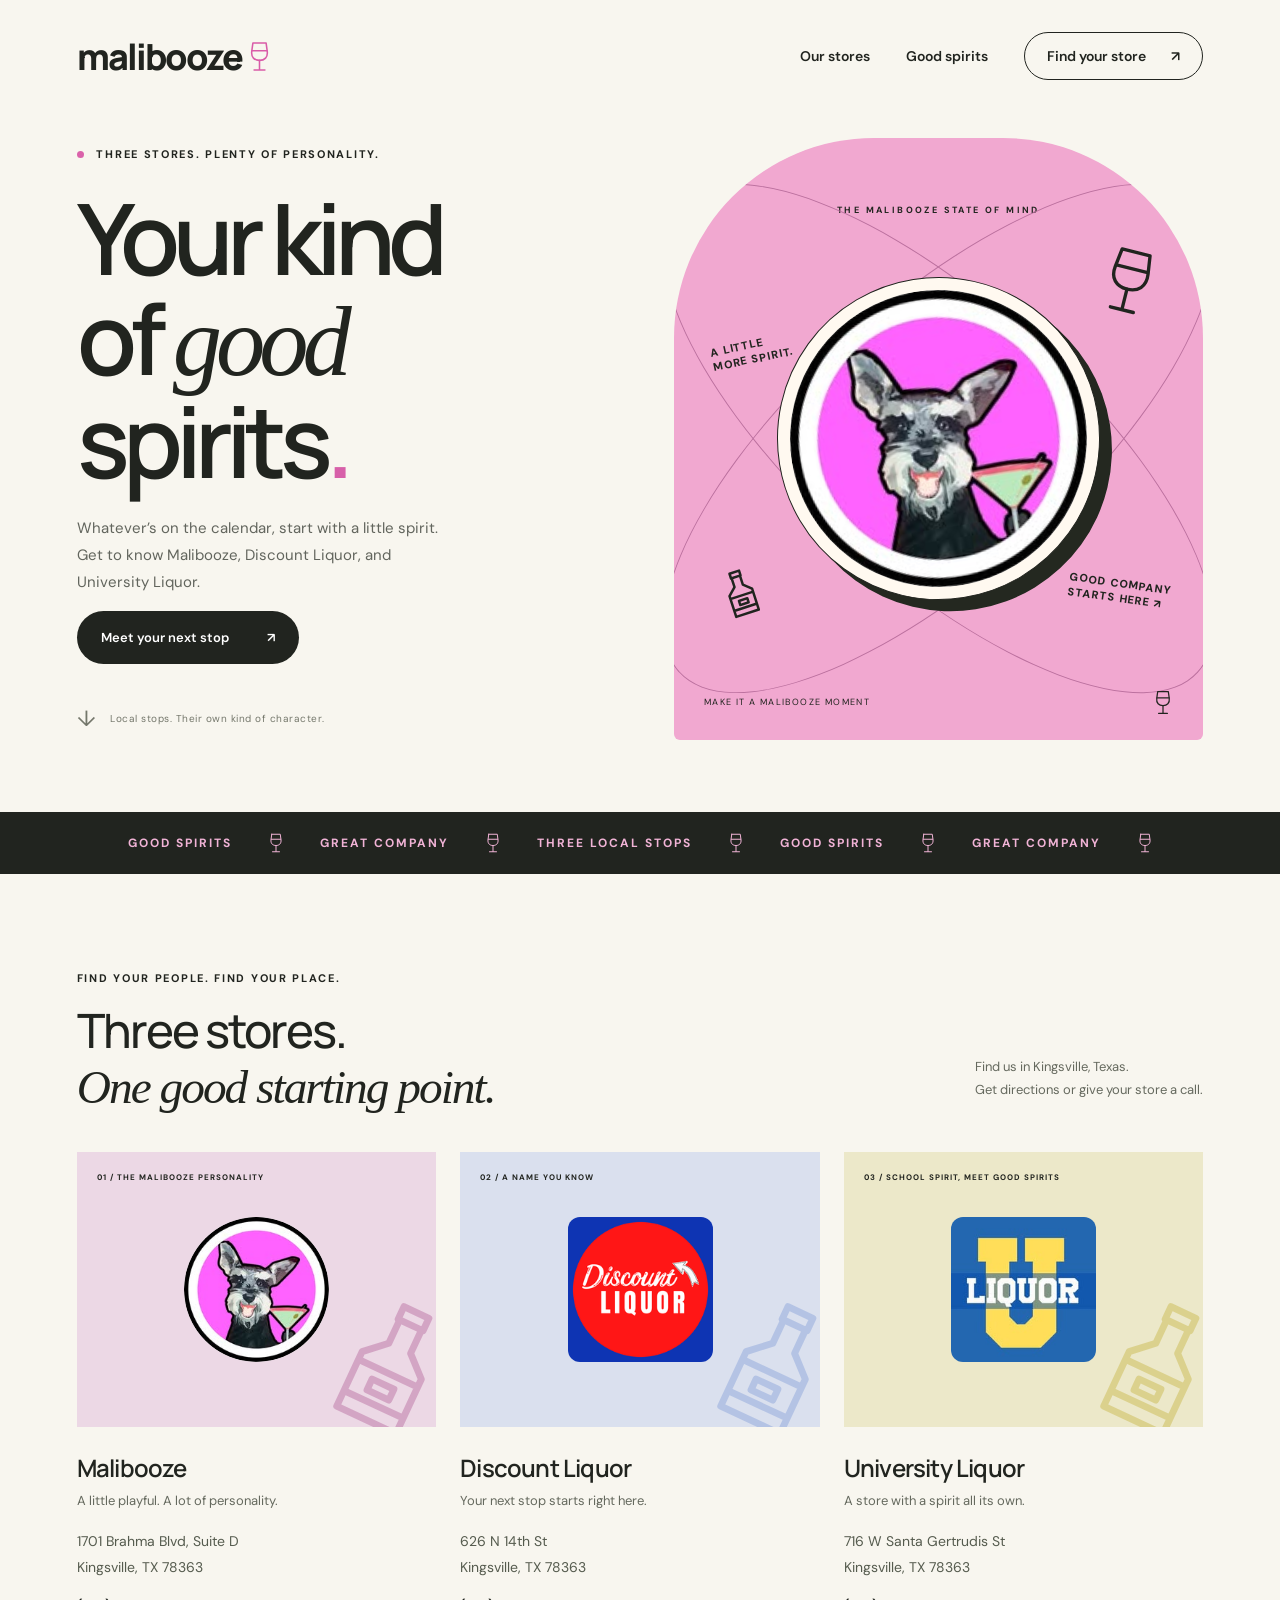
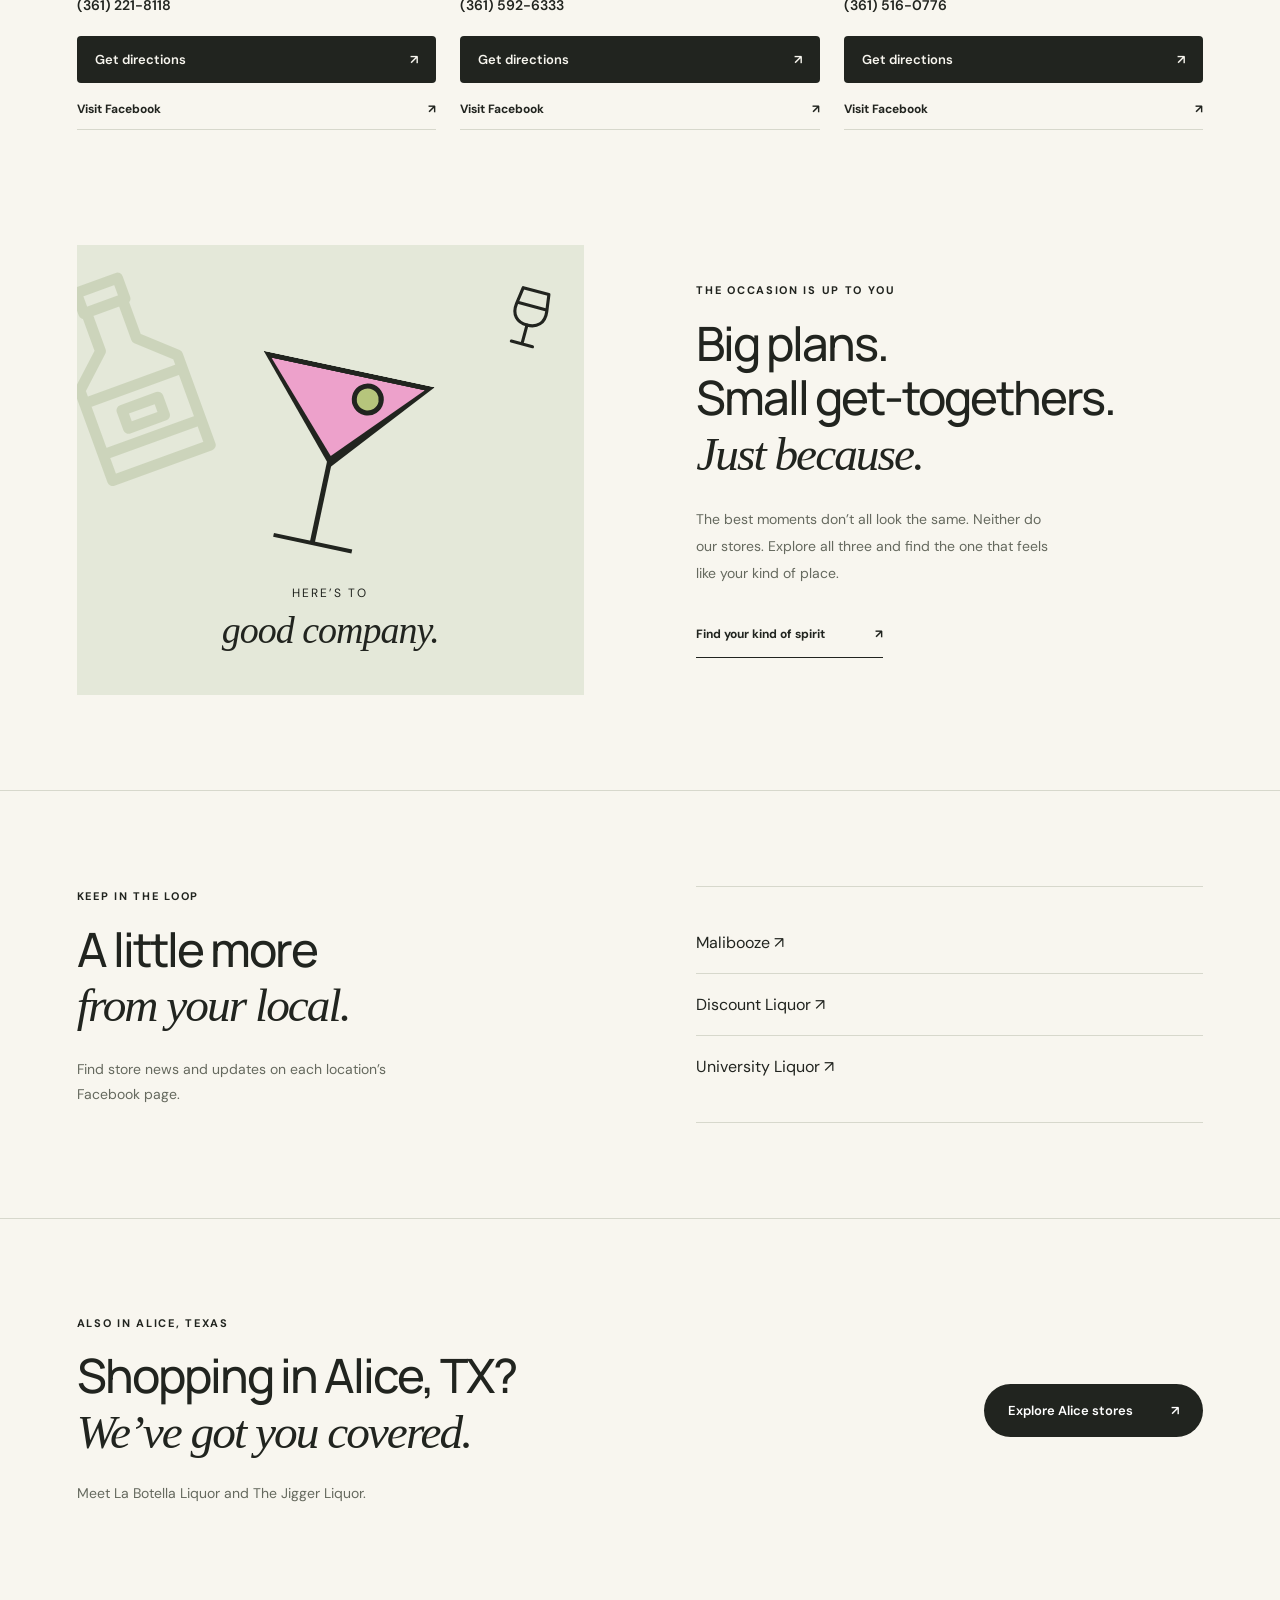
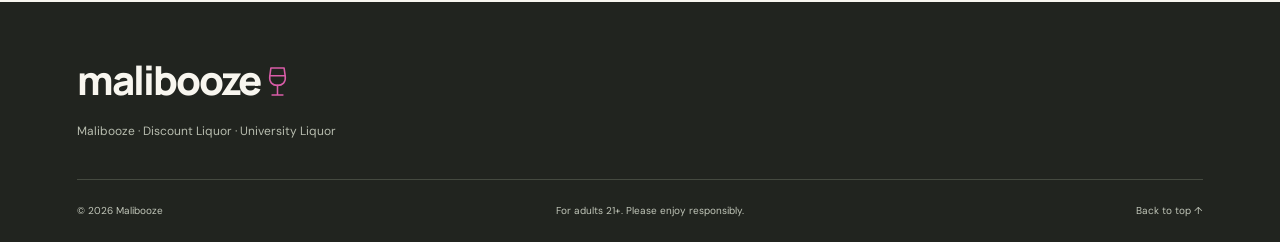
==== commit a1987d5b: "added the alice locations" ====
--- a/index.html
+++ b/index.html
@@ -113,6 +113,17 @@
         <div class="updates-list" id="social-links"><a class="social-row" href="https://www.facebook.com/maliboozeliquortx" target="_blank" rel="noopener noreferrer">Malibooze <span>↗</span></a><a class="social-row" href="https://www.facebook.com/DiscountLiquorTX" target="_blank" rel="noopener noreferrer">Discount Liquor <span>↗</span></a><a class="social-row" href="https://www.facebook.com/profile.php?id=61582010642465" target="_blank" rel="noopener noreferrer">University Liquor <span>↗</span></a></div>
       </section>
       <!-- #endregion Facebook updates -->
+      <!-- #region Alice stores link -->
+      <!-- MARK: Shopping in Alice -->
+      <section class="section city-callout" aria-labelledby="alice-callout-title">
+        <div>
+          <p class="eyebrow">ALSO IN ALICE, TEXAS</p>
+          <h2 id="alice-callout-title">Shopping in Alice, TX?<br><em>We’ve got you covered.</em></h2>
+          <p>Meet La Botella Liquor and The Jigger Liquor.</p>
+        </div>
+        <a class="button dark" href="alice.html">Explore Alice stores <span>↗</span></a>
+      </section>
+      <!-- #endregion -->
     </main>
     <!-- #region Footer -->
     <!-- MARK: Footer -->
--- a/style.css
+++ b/style.css
@@ -94,3 +94,31 @@
   .hero-drink-two { width: 30px; height: 45px; }
 }
 /* #endregion */
+
+/* #region Alice stores and city links */
+/* MARK: Alice stores and city links */
+.city-callout { display: flex; align-items: center; justify-content: space-between; gap: 32px; border-top: 1px solid var(--line); }
+.city-callout p:not(.eyebrow) { color: #65695e; font-size: 14px; line-height: 1.8; margin: 22px 0 0; }
+.city-callout .button { flex-shrink: 0; }
+.alice-intro { padding-top: 30px; padding-bottom: 65px; background: linear-gradient(125deg, var(--paper) 45%, #d6ece7); }
+.alice-back { display: inline-block; margin-bottom: 45px; font-size: 13px; text-decoration: underline; text-underline-offset: 4px; }
+.alice-intro h1 { font-size: clamp(60px, 7vw, 100px); letter-spacing: -4px; }
+.alice-tagline { font-family: 'Manrope', sans-serif; font-size: clamp(22px, 3vw, 34px); letter-spacing: -1px; margin-bottom: 20px; }
+.alice-intro .intro { max-width: 470px; }
+.alice-grid { grid-template-columns: repeat(2, minmax(0, 1fr)); gap: 32px; }
+.alice-grid .store-visual { height: 330px; }
+.alice-grid .store-visual img { width: 190px; height: 190px; border-radius: 0; }
+.botella .store-visual { background: #cce6e5; }
+.botella .store-drink { color: #7ebcbb; }
+.jigger .store-visual { background: #e7e5df; }
+.jigger .store-drink { color: #c3bfb3; }
+.alice-stores { padding-top: 60px; }
+@media (max-width: 560px) {
+  .city-callout { flex-direction: column; align-items: flex-start; }
+  .alice-grid { grid-template-columns: 1fr; }
+  .alice-grid .store-visual { height: 290px; }
+  .alice-intro h1 { font-size: 60px; letter-spacing: -3px; }
+  .alice-intro { padding-top: 20px; }
+  .alice-back { margin-bottom: 35px; }
+}
+/* #endregion */
